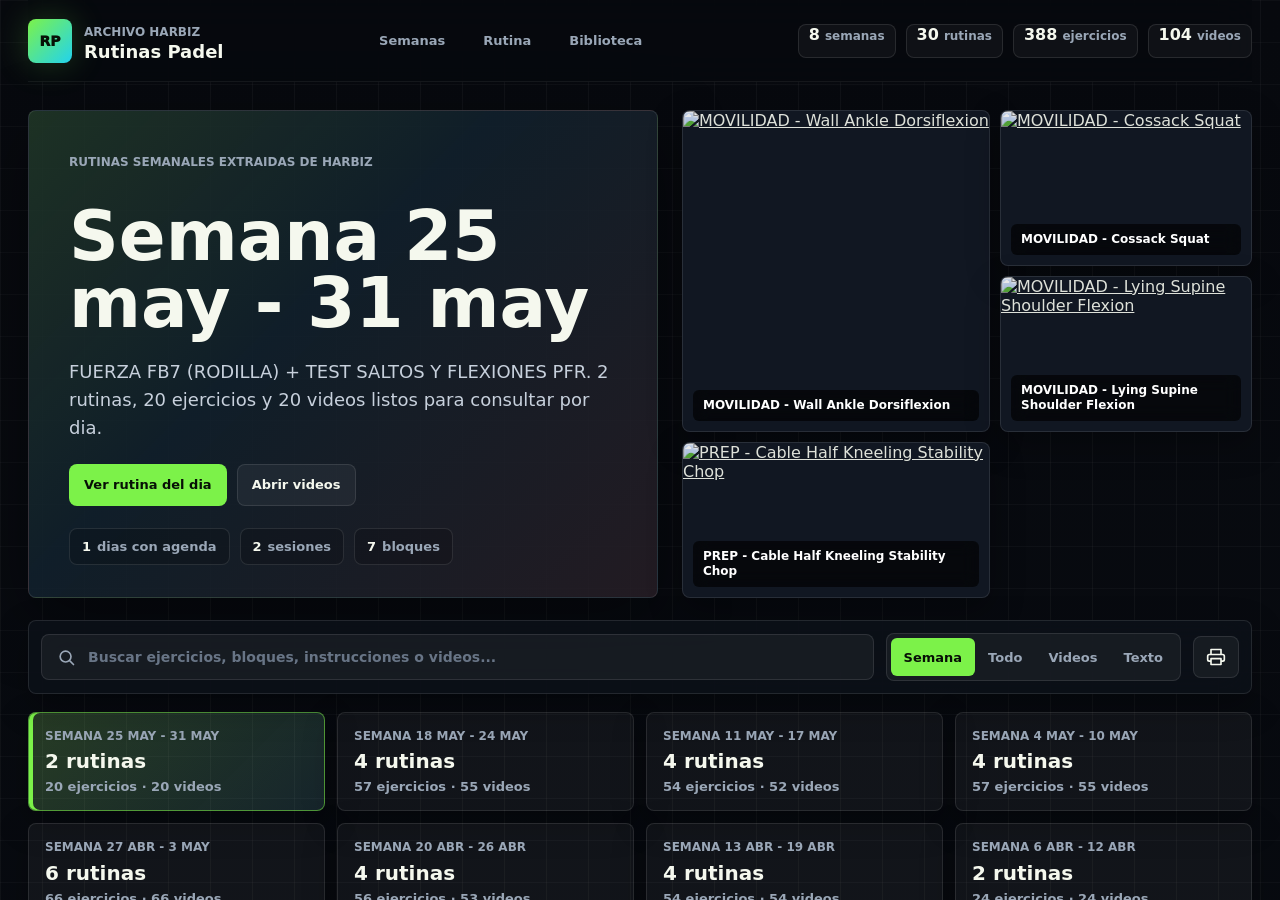
==== index.html @ 0fa2ef40 "Publica archivo de rutinas Harbiz" ====
<!doctype html>
<html lang="es">
  <head>
    <meta charset="utf-8">
    <meta name="viewport" content="width=device-width, initial-scale=1">
    <meta http-equiv="refresh" content="0; url=./rutinas-harbiz.html">
    <title>Rutinas Padel | Archivo Harbiz</title>
    <link rel="canonical" href="./rutinas-harbiz.html">
    <style>
      :root {
        color-scheme: dark;
        font-family: Inter, ui-sans-serif, system-ui, -apple-system, BlinkMacSystemFont, "Segoe UI", sans-serif;
        background: #071006;
        color: #f4f7f0;
      }

      body {
        min-height: 100vh;
        margin: 0;
        display: grid;
        place-items: center;
        padding: 24px;
      }

      a {
        color: #7cf249;
      }
    </style>
  </head>
  <body>
    <main>
      <p>Abriendo <a href="./rutinas-harbiz.html">Rutinas Padel</a>...</p>
    </main>
  </body>
</html>
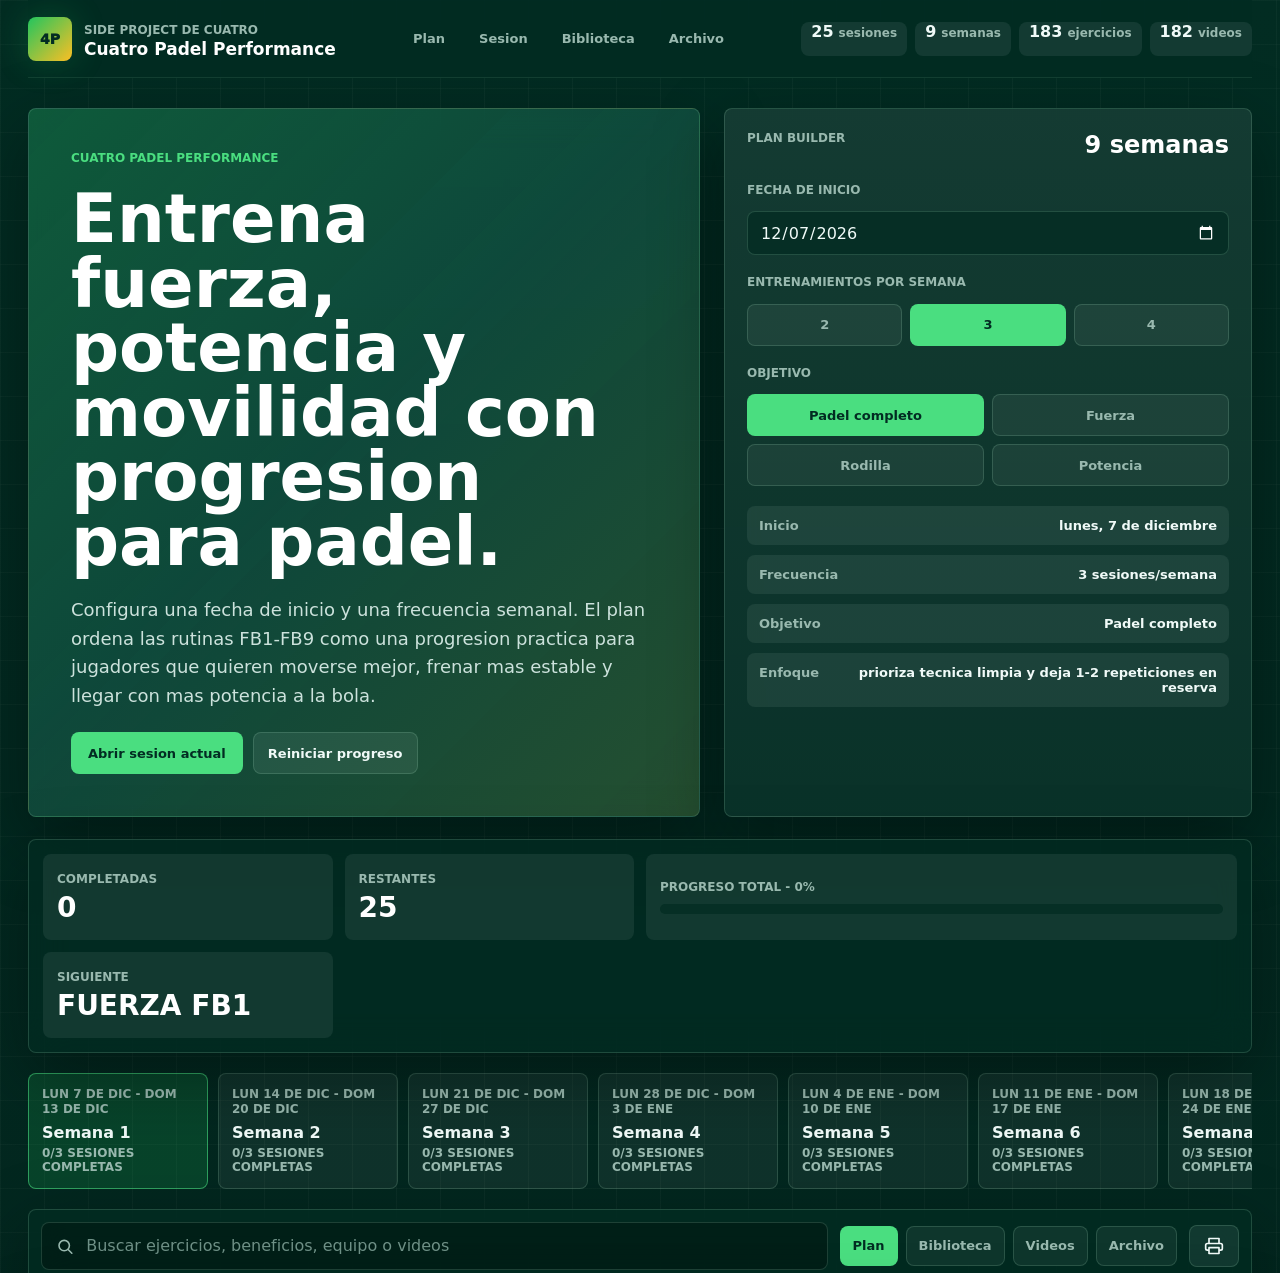
==== commit d19727d5: "Rebrand a Cuatro Padel Performance" ====
--- a/index.html
+++ b/index.html
@@ -4,7 +4,7 @@
     <meta charset="utf-8">
     <meta name="viewport" content="width=device-width, initial-scale=1">
     <meta http-equiv="refresh" content="0; url=./rutinas-harbiz.html">
-    <title>Rutinas Padel | Archivo Harbiz</title>
+    <title>Cuatro Padel Performance</title>
     <link rel="canonical" href="./rutinas-harbiz.html">
     <style>
       :root {
@@ -29,7 +29,7 @@
   </head>
   <body>
     <main>
-      <p>Abriendo <a href="./rutinas-harbiz.html">Rutinas Padel</a>...</p>
+      <p>Abriendo <a href="./rutinas-harbiz.html">Cuatro Padel Performance</a>...</p>
     </main>
   </body>
 </html>
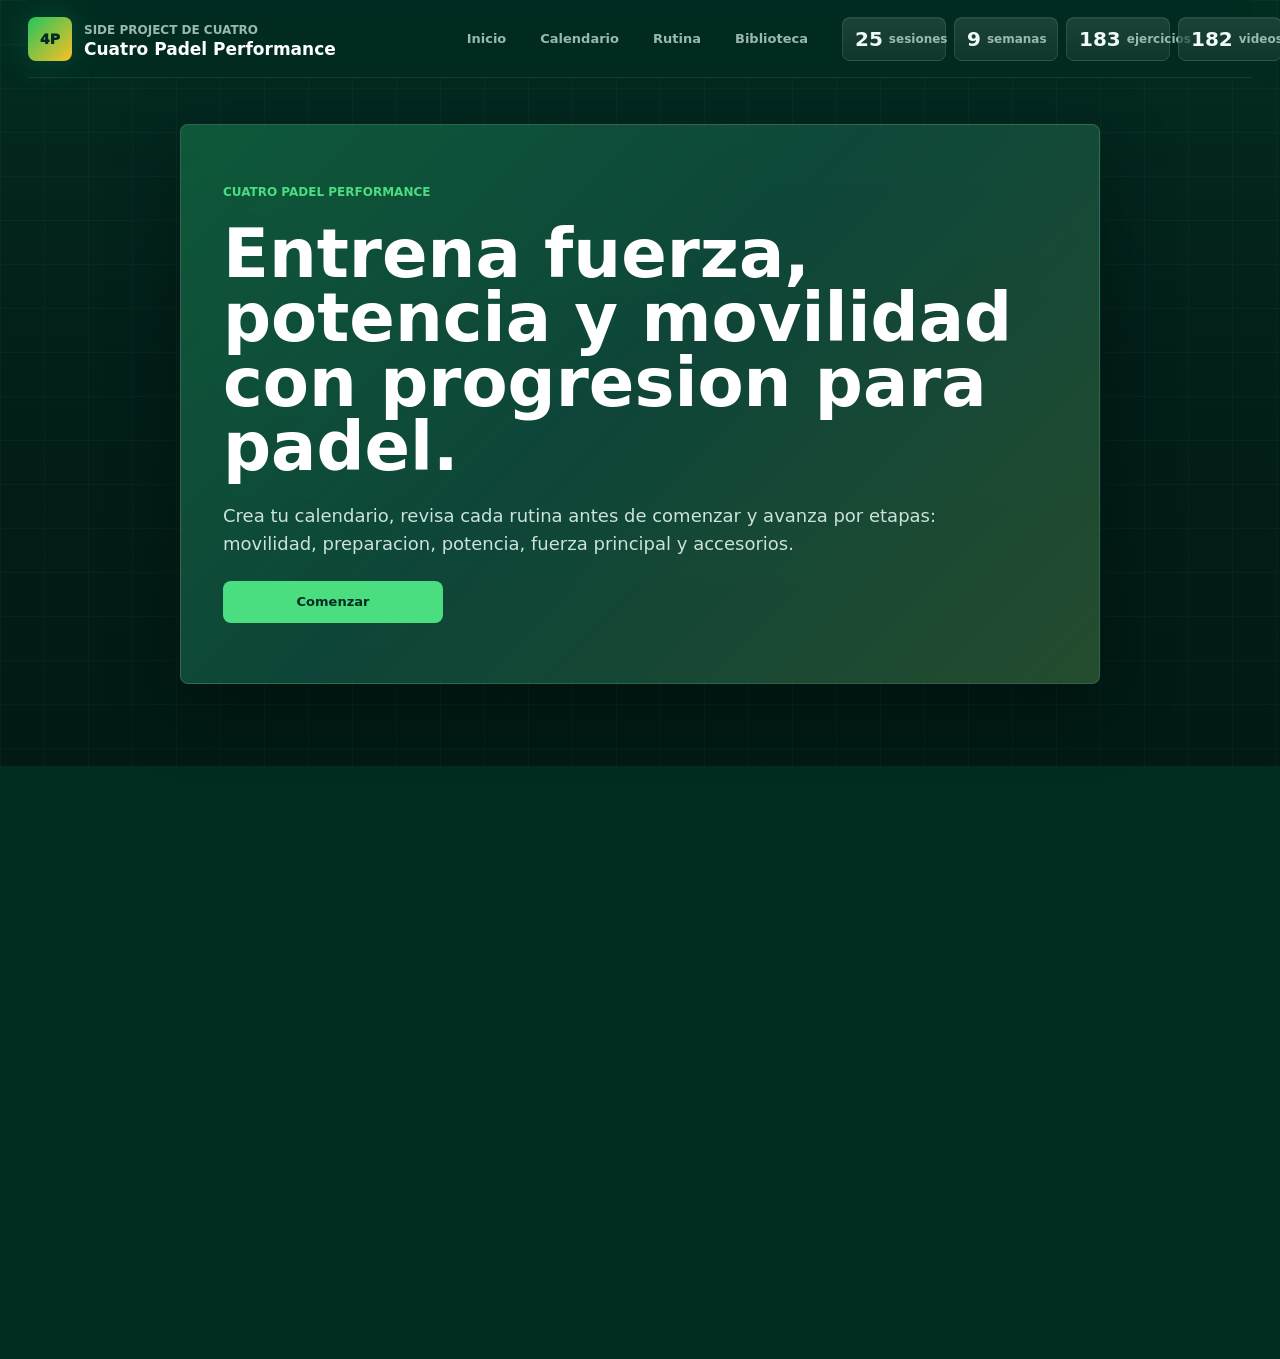
==== commit 3120a1ec: "Elimina referencias Harbiz del proyecto" ====
--- a/index.html
+++ b/index.html
@@ -3,9 +3,10 @@
   <head>
     <meta charset="utf-8">
     <meta name="viewport" content="width=device-width, initial-scale=1">
-    <meta http-equiv="refresh" content="0; url=./rutinas-harbiz.html">
+    <meta http-equiv="refresh" content="0; url=./cuatro-padel-performance.html">
     <title>Cuatro Padel Performance</title>
-    <link rel="canonical" href="./rutinas-harbiz.html">
+    <link rel="canonical" href="./cuatro-padel-performance.html">
+    <link rel="icon" href="data:image/svg+xml,%3Csvg xmlns='http://www.w3.org/2000/svg' viewBox='0 0 32 32'%3E%3Crect width='32' height='32' rx='8' fill='%2322c55e'/%3E%3Ctext x='16' y='21' text-anchor='middle' font-size='13' font-family='Arial' font-weight='900' fill='%23022c22'%3E4P%3C/text%3E%3C/svg%3E">
     <style>
       :root {
         color-scheme: dark;
@@ -29,7 +30,7 @@
   </head>
   <body>
     <main>
-      <p>Abriendo <a href="./rutinas-harbiz.html">Cuatro Padel Performance</a>...</p>
+      <p>Abriendo <a href="./cuatro-padel-performance.html">Cuatro Padel Performance</a>...</p>
     </main>
   </body>
 </html>
